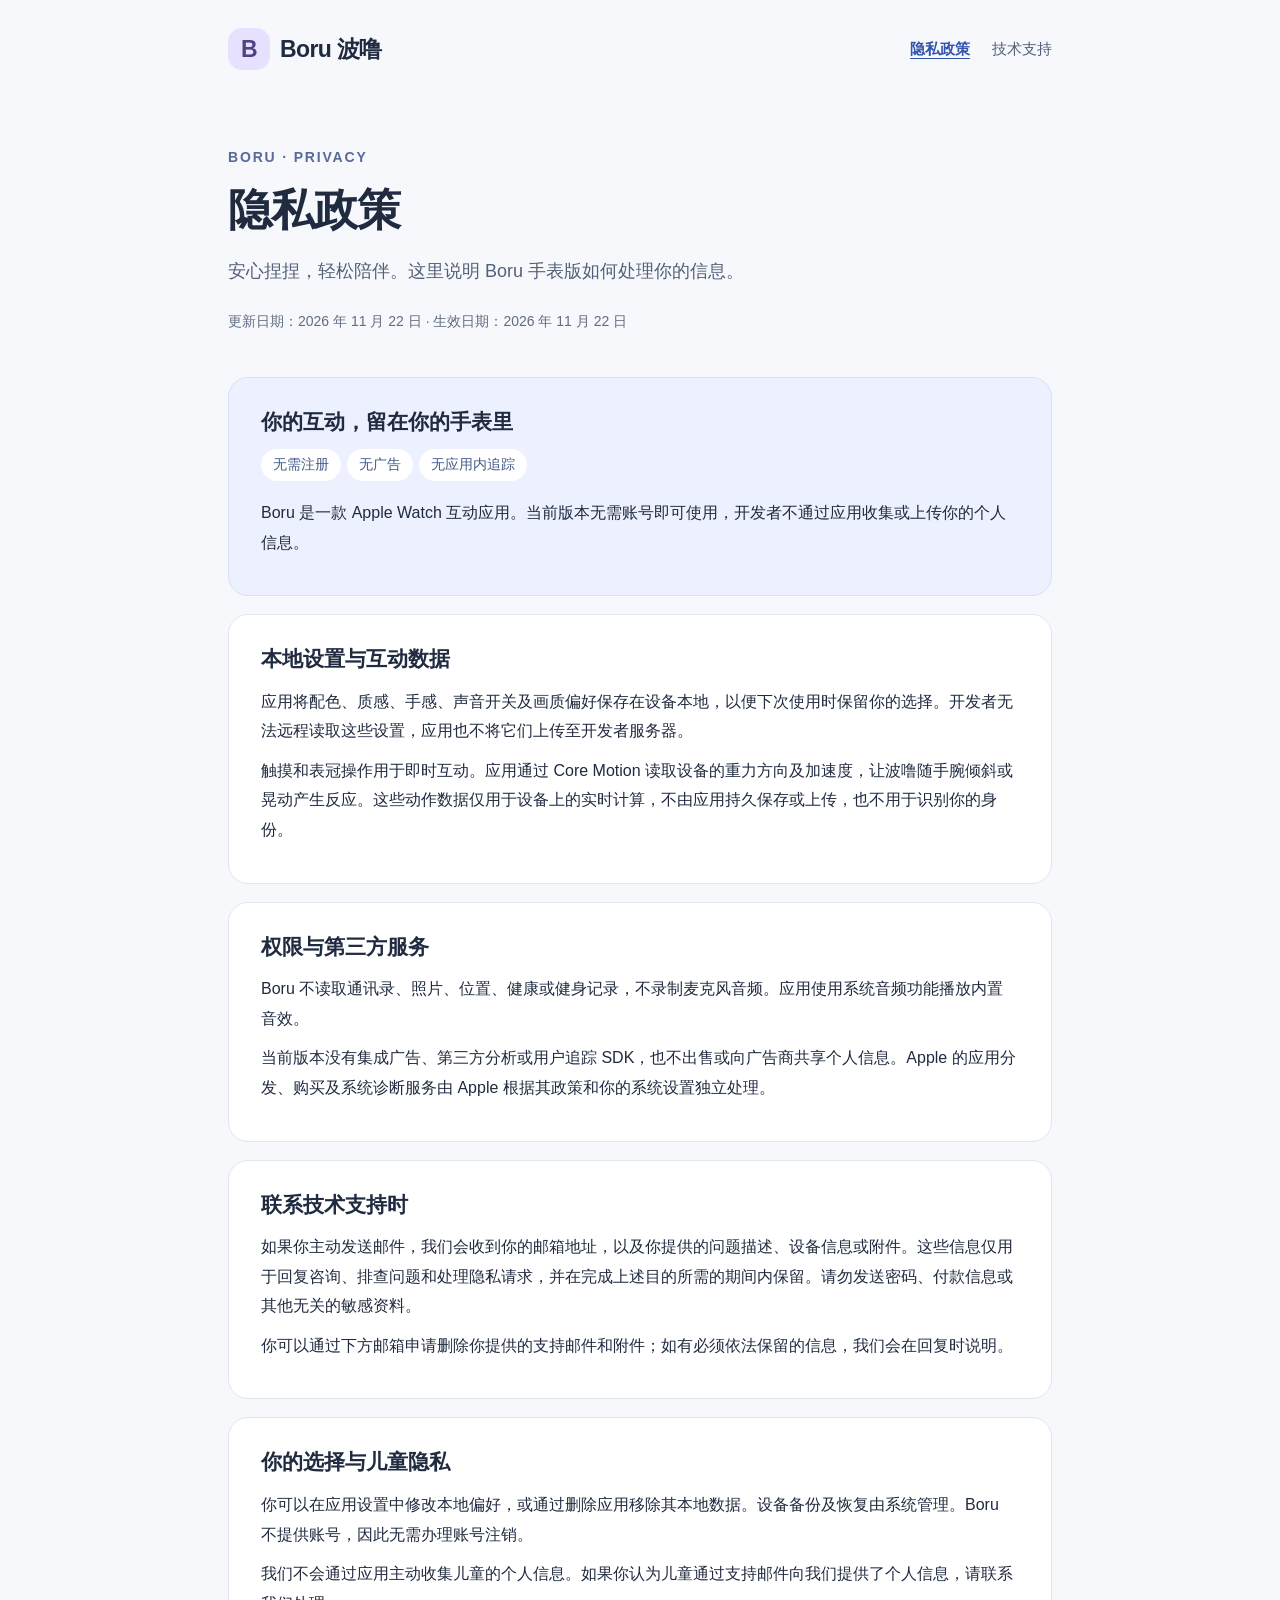
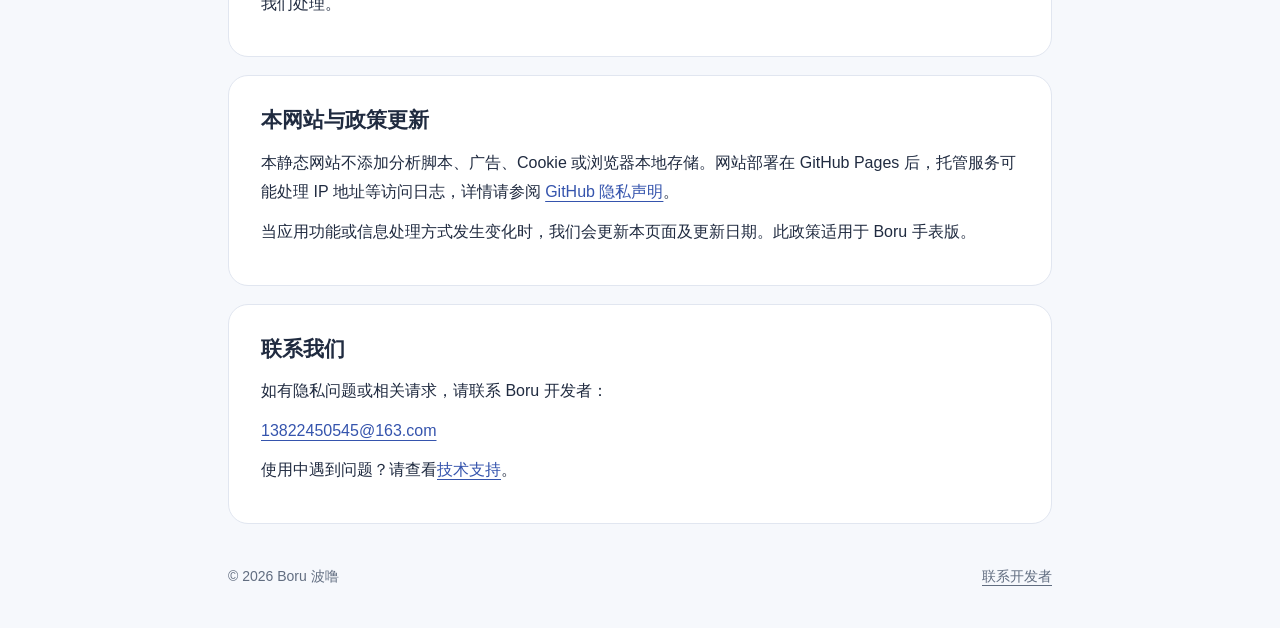
==== privacy.html @ d184c3e7 "init" ====
<!doctype html>
<html lang="zh-CN">
<head>
<meta charset="utf-8">
<meta name="viewport" content="width=device-width, initial-scale=1">
<meta name="description" content="了解 Boru 波噜 Apple Watch 应用如何处理本地设置、动作数据与支持信息。">
<meta name="theme-color" content="#f6f8fc">
<title>隐私政策 · Boru 波噜</title>
<link rel="stylesheet" href="styles.css">
</head>
<body>
<header><a class="brand" href="support.html"><span aria-hidden="true">B</span>Boru 波噜</a><nav aria-label="主要导航"><a href="privacy.html" aria-current="page">隐私政策</a><a href="support.html">技术支持</a></nav></header>
<main id="main">
<div class="hero"><div class="eyebrow">BORU · PRIVACY</div><h1>隐私政策</h1><p class="intro">安心捏捏，轻松陪伴。这里说明 Boru 手表版如何处理你的信息。</p><p class="meta">更新日期：2026 年 11 月 22 日 · 生效日期：2026 年 11 月 22 日</p></div>
<section class="card highlight" aria-labelledby="summary"><h2 id="summary">你的互动，留在你的手表里</h2><span class="tag">无需注册</span><span class="tag">无广告</span><span class="tag">无应用内追踪</span><p>Boru 是一款 Apple Watch 互动应用。当前版本无需账号即可使用，开发者不通过应用收集或上传你的个人信息。</p></section>
<section class="card"><h2>本地设置与互动数据</h2><p>应用将配色、质感、手感、声音开关及画质偏好保存在设备本地，以便下次使用时保留你的选择。开发者无法远程读取这些设置，应用也不将它们上传至开发者服务器。</p><p>触摸和表冠操作用于即时互动。应用通过 Core Motion 读取设备的重力方向及加速度，让波噜随手腕倾斜或晃动产生反应。这些动作数据仅用于设备上的实时计算，不由应用持久保存或上传，也不用于识别你的身份。</p></section>
<section class="card"><h2>权限与第三方服务</h2><p>Boru 不读取通讯录、照片、位置、健康或健身记录，不录制麦克风音频。应用使用系统音频功能播放内置音效。</p><p>当前版本没有集成广告、第三方分析或用户追踪 SDK，也不出售或向广告商共享个人信息。Apple 的应用分发、购买及系统诊断服务由 Apple 根据其政策和你的系统设置独立处理。</p></section>
<section class="card"><h2>联系技术支持时</h2><p>如果你主动发送邮件，我们会收到你的邮箱地址，以及你提供的问题描述、设备信息或附件。这些信息仅用于回复咨询、排查问题和处理隐私请求，并在完成上述目的所需的期间内保留。请勿发送密码、付款信息或其他无关的敏感资料。</p><p>你可以通过下方邮箱申请删除你提供的支持邮件和附件；如有必须依法保留的信息，我们会在回复时说明。</p></section>
<section class="card"><h2>你的选择与儿童隐私</h2><p>你可以在应用设置中修改本地偏好，或通过删除应用移除其本地数据。设备备份及恢复由系统管理。Boru 不提供账号，因此无需办理账号注销。</p><p>我们不会通过应用主动收集儿童的个人信息。如果你认为儿童通过支持邮件向我们提供了个人信息，请联系我们处理。</p></section>
<section class="card"><h2>本网站与政策更新</h2><p>本静态网站不添加分析脚本、广告、Cookie 或浏览器本地存储。网站部署在 GitHub Pages 后，托管服务可能处理 IP 地址等访问日志，详情请参阅 <a href="https://docs.github.com/en/site-policy/privacy-policies/github-general-privacy-statement">GitHub 隐私声明</a>。</p><p>当应用功能或信息处理方式发生变化时，我们会更新本页面及更新日期。此政策适用于 Boru 手表版。</p></section>
<section class="card"><h2>联系我们</h2><p>如有隐私问题或相关请求，请联系 Boru 开发者：</p><p class="email"><a href="mailto:13822450545@163.com">13822450545@163.com</a></p><p>使用中遇到问题？请查看<a href="support.html">技术支持</a>。</p></section></main>
<footer><span>© 2026 Boru 波噜</span><a href="mailto:13822450545@163.com">联系开发者</a></footer>
</body>
</html>
---- styles.css ----
*{box-sizing:border-box}html{color-scheme:light;scroll-behavior:smooth}body{margin:0;background:#f6f8fc;color:#202b40;font:16px/1.85 -apple-system,BlinkMacSystemFont,"Segoe UI","PingFang SC","Microsoft YaHei",sans-serif}a{color:#3554ad;text-underline-offset:4px}a:hover{color:#193575}a:focus-visible,summary:focus-visible{outline:3px solid #3554ad;outline-offset:5px}header,main,footer{max-width:880px;margin:auto;padding:0 28px}header{display:flex;align-items:center;justify-content:space-between;gap:20px;padding-top:28px;padding-bottom:28px}.brand{text-decoration:none;color:#202b40;font-size:23px;font-weight:800;letter-spacing:-.6px}.brand span{display:inline-grid;place-items:center;background:#e6e1ff;border-radius:14px;width:42px;height:42px;margin-right:10px;color:#524285}nav{display:flex;gap:22px;font-size:15px}nav a{color:#536078;text-decoration:none}nav a[aria-current=page]{color:#3554ad;text-decoration:underline;font-weight:600}.hero{padding:46px 0 32px}.eyebrow{font-size:14px;font-weight:650;letter-spacing:.13em;color:#58699a}h1{font-size:clamp(32px,6vw,44px);line-height:1.25;letter-spacing:-1px;margin:12px 0 18px}h2{font-size:21px;line-height:1.5;margin:0 0 12px}p{margin:10px 0}.intro{color:#536078;max-width:640px;font-size:18px}.meta{font-size:14px;color:#616d80;margin-top:20px}.card{background:#fff;border:1px solid #e1e6f0;border-radius:20px;padding:28px 32px;margin:0 0 18px}.highlight{background:#edf0ff;border-color:#d9dff7}.tag{display:inline-block;font-size:14px;padding:3px 12px;border-radius:30px;background:#fff;color:#435b89;margin:0 6px 7px 0}ul,ol{padding-left:24px;margin:10px 0}li{padding:3px 0}.button{display:inline-block;background:#354fa2;color:#fff;border-radius:12px;padding:11px 20px;margin:12px 0;text-decoration:none;font-weight:600}.button:hover{background:#253d88;color:#fff}.email{overflow-wrap:anywhere}details{border-top:1px solid #e6eaf1;padding:17px 0}details:last-child{padding-bottom:0}summary{cursor:pointer;font-weight:600}details p{color:#536078;margin:12px 0 0}footer{padding-top:22px;padding-bottom:38px;font-size:14px;color:#616d80;display:flex;justify-content:space-between;gap:16px}footer a{color:inherit}@media(max-width:540px){header,main,footer{padding-left:20px;padding-right:20px}header{align-items:flex-start;gap:14px;flex-direction:column}nav{gap:24px}.hero{padding-top:24px}.card{padding:23px 22px;border-radius:16px}footer{flex-direction:column;gap:4px}}@media(prefers-reduced-motion:reduce){html{scroll-behavior:auto}}
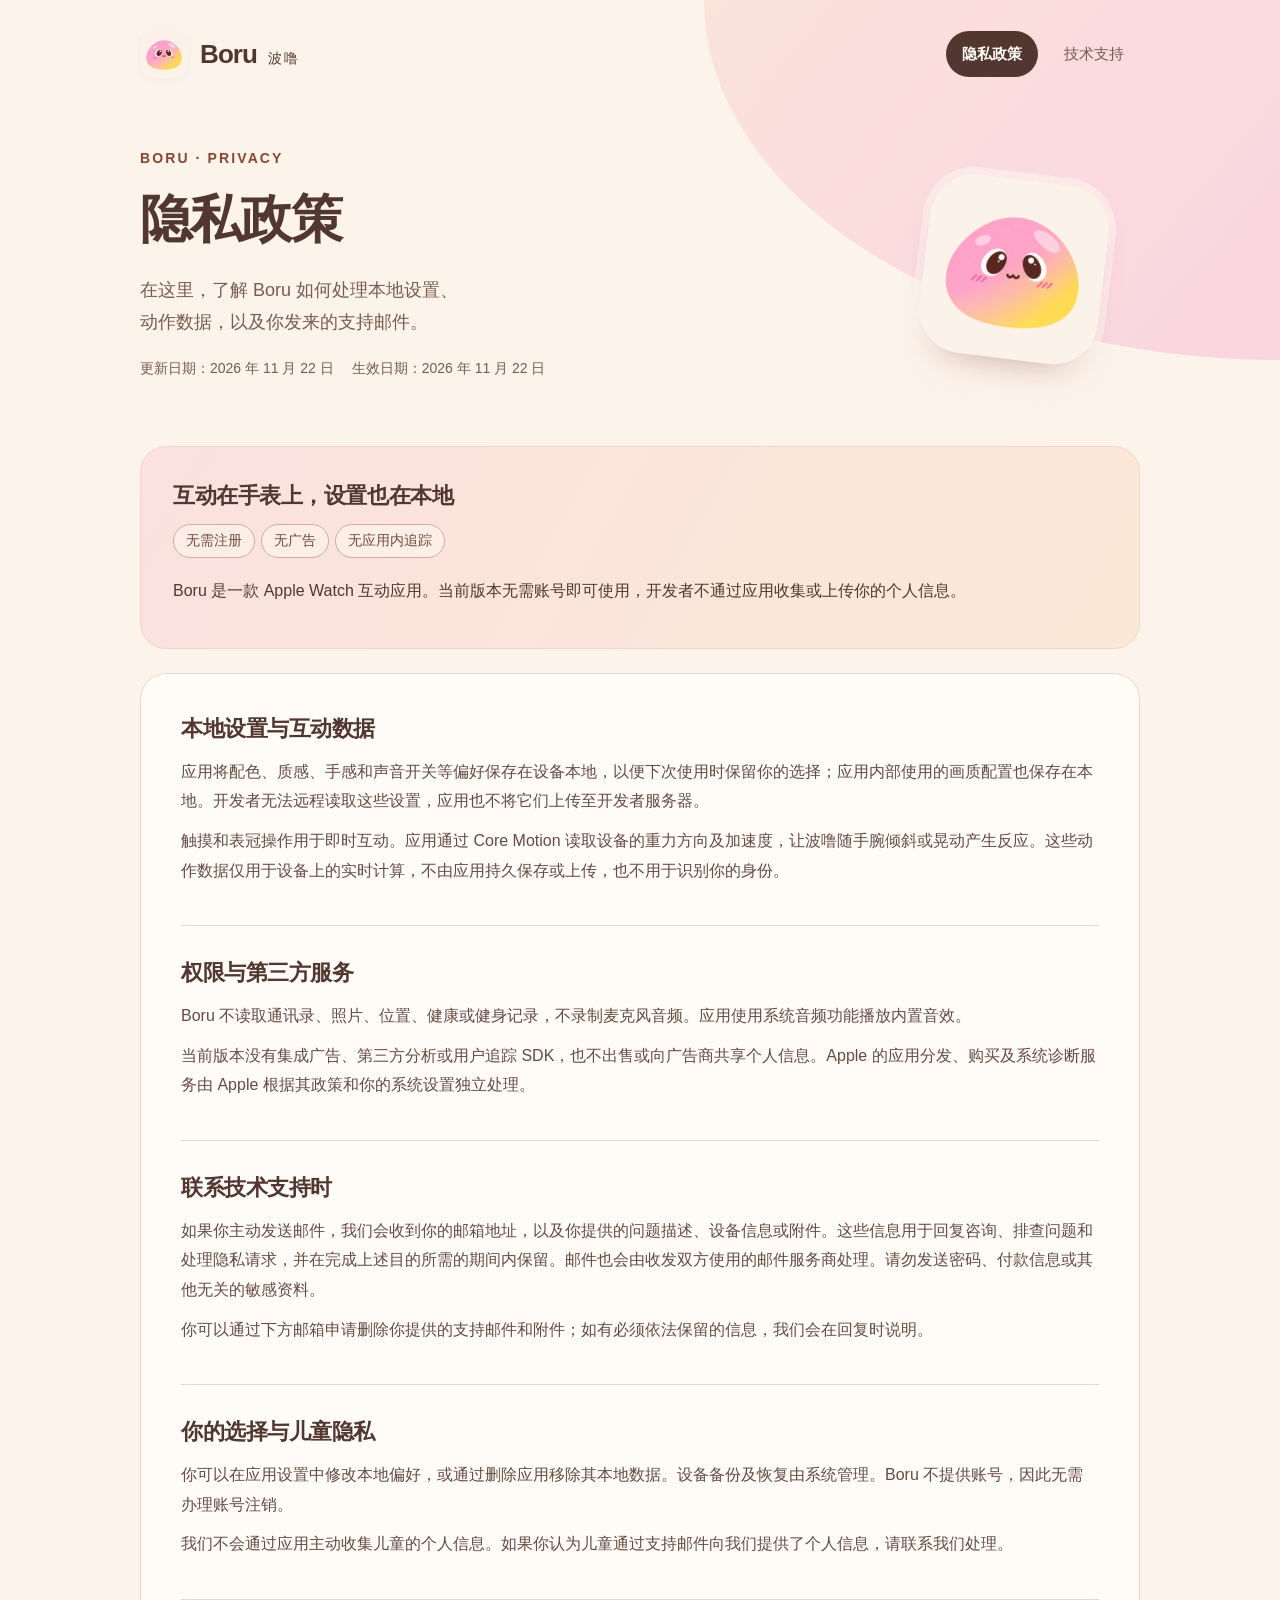
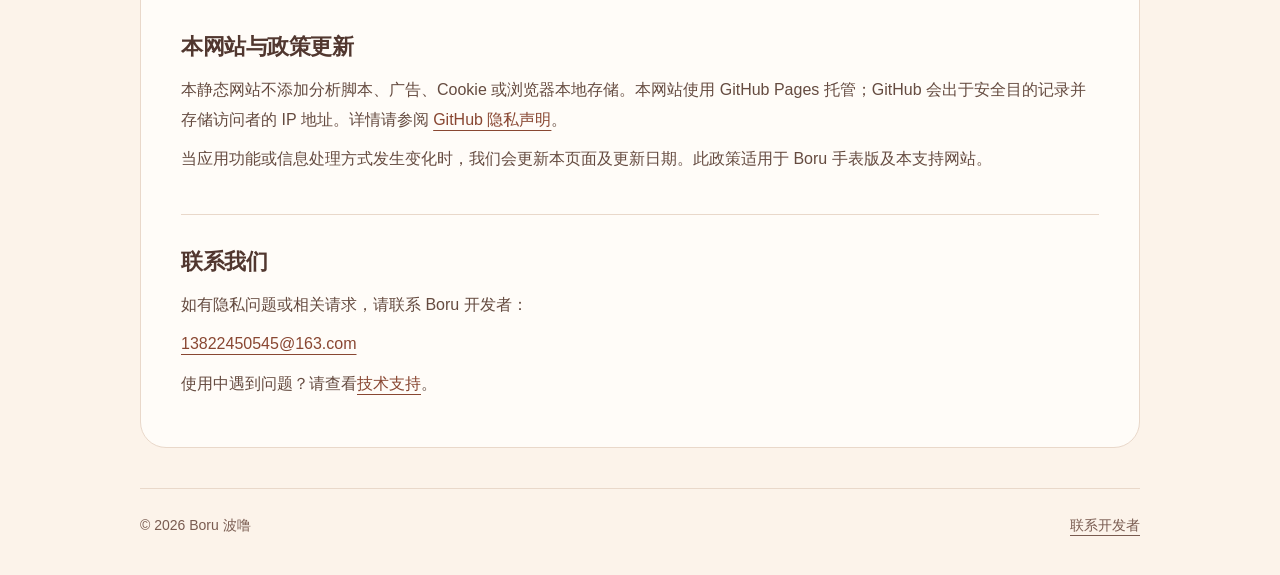
==== commit acc4d647: "feat: 优化样式" ====
--- a/privacy.html
+++ b/privacy.html
@@ -4,21 +4,34 @@
 <meta charset="utf-8">
 <meta name="viewport" content="width=device-width, initial-scale=1">
 <meta name="description" content="了解 Boru 波噜 Apple Watch 应用如何处理本地设置、动作数据与支持信息。">
-<meta name="theme-color" content="#f6f8fc">
+<meta name="theme-color" content="#fcf3ea">
 <title>隐私政策 · Boru 波噜</title>
+<link rel="icon" type="image/png" sizes="32x32" href="assets/favicon.png">
+<link rel="apple-touch-icon" sizes="180x180" href="assets/apple-touch-icon.png">
 <link rel="stylesheet" href="styles.css">
 </head>
-<body>
-<header><a class="brand" href="support.html"><span aria-hidden="true">B</span>Boru 波噜</a><nav aria-label="主要导航"><a href="privacy.html" aria-current="page">隐私政策</a><a href="support.html">技术支持</a></nav></header>
+<body class="privacy-page">
+<a class="skip-link" href="#main">跳到正文</a>
+<header><a class="brand" href="support.html"><img src="assets/boru-icon.png" width="48" height="48" alt=""><span class="brand-name">Boru <span class="brand-cn">波噜</span></span></a><nav aria-label="主要导航"><a href="privacy.html" aria-current="page">隐私政策</a><a href="support.html">技术支持</a></nav></header>
 <main id="main">
-<div class="hero"><div class="eyebrow">BORU · PRIVACY</div><h1>隐私政策</h1><p class="intro">安心捏捏，轻松陪伴。这里说明 Boru 手表版如何处理你的信息。</p><p class="meta">更新日期：2026 年 11 月 22 日 · 生效日期：2026 年 11 月 22 日</p></div>
-<section class="card highlight" aria-labelledby="summary"><h2 id="summary">你的互动，留在你的手表里</h2><span class="tag">无需注册</span><span class="tag">无广告</span><span class="tag">无应用内追踪</span><p>Boru 是一款 Apple Watch 互动应用。当前版本无需账号即可使用，开发者不通过应用收集或上传你的个人信息。</p></section>
-<section class="card"><h2>本地设置与互动数据</h2><p>应用将配色、质感、手感、声音开关及画质偏好保存在设备本地，以便下次使用时保留你的选择。开发者无法远程读取这些设置，应用也不将它们上传至开发者服务器。</p><p>触摸和表冠操作用于即时互动。应用通过 Core Motion 读取设备的重力方向及加速度，让波噜随手腕倾斜或晃动产生反应。这些动作数据仅用于设备上的实时计算，不由应用持久保存或上传，也不用于识别你的身份。</p></section>
-<section class="card"><h2>权限与第三方服务</h2><p>Boru 不读取通讯录、照片、位置、健康或健身记录，不录制麦克风音频。应用使用系统音频功能播放内置音效。</p><p>当前版本没有集成广告、第三方分析或用户追踪 SDK，也不出售或向广告商共享个人信息。Apple 的应用分发、购买及系统诊断服务由 Apple 根据其政策和你的系统设置独立处理。</p></section>
-<section class="card"><h2>联系技术支持时</h2><p>如果你主动发送邮件，我们会收到你的邮箱地址，以及你提供的问题描述、设备信息或附件。这些信息仅用于回复咨询、排查问题和处理隐私请求，并在完成上述目的所需的期间内保留。请勿发送密码、付款信息或其他无关的敏感资料。</p><p>你可以通过下方邮箱申请删除你提供的支持邮件和附件；如有必须依法保留的信息，我们会在回复时说明。</p></section>
-<section class="card"><h2>你的选择与儿童隐私</h2><p>你可以在应用设置中修改本地偏好，或通过删除应用移除其本地数据。设备备份及恢复由系统管理。Boru 不提供账号，因此无需办理账号注销。</p><p>我们不会通过应用主动收集儿童的个人信息。如果你认为儿童通过支持邮件向我们提供了个人信息，请联系我们处理。</p></section>
-<section class="card"><h2>本网站与政策更新</h2><p>本静态网站不添加分析脚本、广告、Cookie 或浏览器本地存储。网站部署在 GitHub Pages 后，托管服务可能处理 IP 地址等访问日志，详情请参阅 <a href="https://docs.github.com/en/site-policy/privacy-policies/github-general-privacy-statement">GitHub 隐私声明</a>。</p><p>当应用功能或信息处理方式发生变化时，我们会更新本页面及更新日期。此政策适用于 Boru 手表版。</p></section>
-<section class="card"><h2>联系我们</h2><p>如有隐私问题或相关请求，请联系 Boru 开发者：</p><p class="email"><a href="mailto:13822450545@163.com">13822450545@163.com</a></p><p>使用中遇到问题？请查看<a href="support.html">技术支持</a>。</p></section></main>
+<div class="hero"><div class="hero-copy"><div class="eyebrow">BORU · PRIVACY</div><h1>隐私政策</h1><p class="intro">在这里，了解 Boru 如何处理本地设置、<br class="desktop-break">动作数据，以及你发来的支持邮件。</p>
+<p class="meta policy-dates"><span>更新日期：<time datetime="2026-11-22">2026 年 11 月 22 日</time></span><span>生效日期：<time datetime="2026-11-22">2026 年 11 月 22 日</time></span></p></div><img class="hero-icon" src="assets/boru-icon.png" width="384" height="384" alt="Boru 波噜：粉桃色的软糯小团子"></div>
+<section class="card highlight" aria-labelledby="summary"><h2 id="summary">互动在手表上，设置也在本地</h2><span class="tag">无需注册</span><span class="tag">无广告</span><span class="tag">无应用内追踪</span><p>Boru 是一款 Apple Watch 互动应用。当前版本无需账号即可使用，开发者不通过应用收集或上传你的个人信息。</p></section>
+<article class="policy-content" aria-label="隐私政策正文">
+<section class="card"><h2>本地设置与互动数据</h2><p>应用将配色、质感、手感和声音开关等偏好保存在设备本地，以便下次使用时保留你的选择；应用内部使用的画质配置也保存在本地。开发者无法远程读取这些设置，应用也不将它们上传至开发者服务器。</p>
+<p>触摸和表冠操作用于即时互动。应用通过 Core Motion 读取设备的重力方向及加速度，让波噜随手腕倾斜或晃动产生反应。这些动作数据仅用于设备上的实时计算，不由应用持久保存或上传，也不用于识别你的身份。</p></section>
+<section class="card"><h2>权限与第三方服务</h2><p>Boru 不读取通讯录、照片、位置、健康或健身记录，不录制麦克风音频。应用使用系统音频功能播放内置音效。</p>
+<p>当前版本没有集成广告、第三方分析或用户追踪 SDK，也不出售或向广告商共享个人信息。Apple 的应用分发、购买及系统诊断服务由 Apple 根据其政策和你的系统设置独立处理。</p></section>
+<section class="card"><h2>联系技术支持时</h2><p>如果你主动发送邮件，我们会收到你的邮箱地址，以及你提供的问题描述、设备信息或附件。这些信息用于回复咨询、排查问题和处理隐私请求，并在完成上述目的所需的期间内保留。邮件也会由收发双方使用的邮件服务商处理。请勿发送密码、付款信息或其他无关的敏感资料。</p>
+<p>你可以通过下方邮箱申请删除你提供的支持邮件和附件；如有必须依法保留的信息，我们会在回复时说明。</p></section>
+<section class="card"><h2>你的选择与儿童隐私</h2><p>你可以在应用设置中修改本地偏好，或通过删除应用移除其本地数据。设备备份及恢复由系统管理。Boru 不提供账号，因此无需办理账号注销。</p>
+<p>我们不会通过应用主动收集儿童的个人信息。如果你认为儿童通过支持邮件向我们提供了个人信息，请联系我们处理。</p></section>
+<section class="card"><h2>本网站与政策更新</h2><p>本静态网站不添加分析脚本、广告、Cookie 或浏览器本地存储。本网站使用 GitHub Pages 托管；GitHub 会出于安全目的记录并存储访问者的 IP 地址。详情请参阅 <a href="https://docs.github.com/en/site-policy/privacy-policies/github-general-privacy-statement">GitHub 隐私声明</a>。</p>
+<p>当应用功能或信息处理方式发生变化时，我们会更新本页面及更新日期。此政策适用于 Boru 手表版及本支持网站。</p></section>
+<section class="card"><h2>联系我们</h2><p>如有隐私问题或相关请求，请联系 Boru 开发者：</p>
+<p class="email"><a href="mailto:13822450545@163.com">13822450545@163.com</a></p>
+<p>使用中遇到问题？请查看<a href="support.html">技术支持</a>。</p></section>
+</article></main>
 <footer><span>© 2026 Boru 波噜</span><a href="mailto:13822450545@163.com">联系开发者</a></footer>
 </body>
 </html>
--- a/styles.css
+++ b/styles.css
@@ -1 +1,128 @@
-*{box-sizing:border-box}html{color-scheme:light;scroll-behavior:smooth}body{margin:0;background:#f6f8fc;color:#202b40;font:16px/1.85 -apple-system,BlinkMacSystemFont,"Segoe UI","PingFang SC","Microsoft YaHei",sans-serif}a{color:#3554ad;text-underline-offset:4px}a:hover{color:#193575}a:focus-visible,summary:focus-visible{outline:3px solid #3554ad;outline-offset:5px}header,main,footer{max-width:880px;margin:auto;padding:0 28px}header{display:flex;align-items:center;justify-content:space-between;gap:20px;padding-top:28px;padding-bottom:28px}.brand{text-decoration:none;color:#202b40;font-size:23px;font-weight:800;letter-spacing:-.6px}.brand span{display:inline-grid;place-items:center;background:#e6e1ff;border-radius:14px;width:42px;height:42px;margin-right:10px;color:#524285}nav{display:flex;gap:22px;font-size:15px}nav a{color:#536078;text-decoration:none}nav a[aria-current=page]{color:#3554ad;text-decoration:underline;font-weight:600}.hero{padding:46px 0 32px}.eyebrow{font-size:14px;font-weight:650;letter-spacing:.13em;color:#58699a}h1{font-size:clamp(32px,6vw,44px);line-height:1.25;letter-spacing:-1px;margin:12px 0 18px}h2{font-size:21px;line-height:1.5;margin:0 0 12px}p{margin:10px 0}.intro{color:#536078;max-width:640px;font-size:18px}.meta{font-size:14px;color:#616d80;margin-top:20px}.card{background:#fff;border:1px solid #e1e6f0;border-radius:20px;padding:28px 32px;margin:0 0 18px}.highlight{background:#edf0ff;border-color:#d9dff7}.tag{display:inline-block;font-size:14px;padding:3px 12px;border-radius:30px;background:#fff;color:#435b89;margin:0 6px 7px 0}ul,ol{padding-left:24px;margin:10px 0}li{padding:3px 0}.button{display:inline-block;background:#354fa2;color:#fff;border-radius:12px;padding:11px 20px;margin:12px 0;text-decoration:none;font-weight:600}.button:hover{background:#253d88;color:#fff}.email{overflow-wrap:anywhere}details{border-top:1px solid #e6eaf1;padding:17px 0}details:last-child{padding-bottom:0}summary{cursor:pointer;font-weight:600}details p{color:#536078;margin:12px 0 0}footer{padding-top:22px;padding-bottom:38px;font-size:14px;color:#616d80;display:flex;justify-content:space-between;gap:16px}footer a{color:inherit}@media(max-width:540px){header,main,footer{padding-left:20px;padding-right:20px}header{align-items:flex-start;gap:14px;flex-direction:column}nav{gap:24px}.hero{padding-top:24px}.card{padding:23px 22px;border-radius:16px}footer{flex-direction:column;gap:4px}}@media(prefers-reduced-motion:reduce){html{scroll-behavior:auto}}
+:root {
+  color-scheme: light;
+  --cream: #fcf3ea;
+  --paper: #fffcf8;
+  --ink: #51372f;
+  --muted: #795b50;
+  --accent: #894732;
+  --line: #e9d8ca;
+  --pink: #f9d7dc;
+}
+* { box-sizing: border-box; }
+html { scroll-behavior: smooth; }
+body {
+  margin: 0;
+  background: var(--cream);
+  color: var(--ink);
+  font: 16px/1.85 -apple-system, BlinkMacSystemFont, "Segoe UI", "PingFang SC", "Microsoft YaHei", sans-serif;
+  -webkit-font-smoothing: antialiased;
+}
+body::before {
+  content: "";
+  position: absolute;
+  z-index: -1;
+  top: 0;
+  right: 0;
+  width: min(45vw, 620px);
+  height: 360px;
+  border-bottom-left-radius: 100%;
+  background: linear-gradient(130deg, #fbe2db, #f9d5e0);
+  pointer-events: none;
+}
+::selection { background: #f5c9cb; color: var(--ink); }
+a { color: var(--accent); text-underline-offset: 5px; text-decoration-thickness: 1px; }
+a:hover { color: #5d3023; }
+a:focus-visible, summary:focus-visible { outline: 3px solid var(--accent); outline-offset: 5px; }
+.skip-link { position: absolute; top: 12px; left: 20px; transform: translateY(-200%); z-index: 10; padding: 8px 16px; border-radius: 12px; background: var(--paper); }
+.skip-link:focus { transform: none; }
+header, main, footer { width: min(100% - 72px, 1000px); margin-inline: auto; }
+header { display: flex; align-items: center; justify-content: space-between; gap: 24px; padding-block: 30px; }
+.brand { display: inline-flex; align-items: center; gap: 12px; color: var(--ink); text-decoration: none; flex-shrink: 0; }
+.brand img { display: block; border-radius: 15px; box-shadow: 0 2px 8px #7047310c; }
+.brand-name { font-size: 26px; font-weight: 850; letter-spacing: -.9px; }
+.brand-cn { font-size: 14px; font-weight: 500; letter-spacing: .08em; margin-left: 5px; }
+nav { display: flex; align-items: center; gap: 10px; font-size: 15px; }
+nav a { padding: 9px 16px; border-radius: 999px; color: var(--muted); text-decoration: none; white-space: nowrap; }
+nav a:hover { background: #fff8f0; }
+nav a[aria-current="page"] { background: var(--ink); color: #fffaf5; font-weight: 600; }
+.hero { display: flex; align-items: center; justify-content: space-between; gap: 32px; padding: 38px 0 54px; }
+.hero-copy { flex: 1; }
+.eyebrow { color: var(--accent); font-size: 14px; letter-spacing: .15em; font-weight: 650; }
+h1 { font-size: clamp(36px, 5vw, 52px); line-height: 1.3; letter-spacing: -.035em; margin: 14px 0 20px; font-weight: 750; }
+h2 { margin: 0 0 12px; font-size: 22px; line-height: 1.5; letter-spacing: -.02em; }
+p { margin: 10px 0; }
+.intro { color: var(--muted); font-size: 18px; line-height: 1.8; margin-bottom: 0; }
+.meta { font-size: 14px; color: var(--muted); margin-top: 18px; }
+.hero-icon { width: 180px; height: auto; border-radius: 25%; transform: rotate(7deg); margin: 12px 36px 12px 0; box-shadow: 0 20px 36px -24px #9c6257aa, 0 0 0 7px #fff9f380; }
+.policy-dates { display: flex; flex-wrap: wrap; gap: 0 18px; }
+.policy-dates span { white-space: nowrap; }
+.card { background: var(--paper); border: 1px solid var(--line); border-radius: 26px; padding: 32px; margin-bottom: 24px; }
+.highlight { background: linear-gradient(120deg, #fbe1df, #fbe9d7); border-color: #efd6c9; }
+.tag { display: inline-block; font-size: 14px; padding: 3px 12px; border: 1px solid #cfaea0; border-radius: 999px; margin: 0 6px 8px 0; color: #704c3e; background: #fff8f078; }
+.support-grid { display: grid; grid-template-columns: 1.05fr 1fr; gap: 24px; }
+.support-grid .card { margin-bottom: 0; }
+ul { padding-left: 22px; margin: 10px 0; }
+li { padding: 4px 0; }
+.button { display: inline-flex; align-items: center; gap: 14px; background: var(--ink); color: #fffaf5; border-radius: 14px; padding: 12px 22px; margin: 12px 0 6px; text-decoration: none; font-weight: 600; }
+.button::after { content: "↗"; font-size: 20px; }
+.button:hover { background: #704637; color: #fffaf5; }
+.email { overflow-wrap: anywhere; }
+.faq { margin-top: 32px; padding: 36px 40px; }
+.section-heading { margin-bottom: 26px; }
+.section-heading h2 { margin: 5px 0; font-size: 30px; }
+.section-heading p { color: var(--muted); margin: 0; }
+details { border-top: 1px solid var(--line); padding: 0; }
+summary { cursor: pointer; font-weight: 600; padding: 20px 34px 20px 0; list-style: none; position: relative; line-height: 1.65; }
+summary::-webkit-details-marker { display: none; }
+summary::after { content: "+"; position: absolute; right: 2px; top: 17px; font-size: 24px; font-weight: 400; color: var(--accent); }
+details[open] > summary::after { content: "−"; }
+details p { color: var(--muted); margin: -4px 28px 22px 0; }
+.privacy-note { display: flex; align-items: center; justify-content: space-between; gap: 24px; padding: 24px 8px 34px; }
+.privacy-note h2 { font-size: 20px; margin-bottom: 4px; }
+.privacy-note p { margin: 0; color: var(--muted); }
+.privacy-note > a { flex-shrink: 0; }
+.policy-page main { max-width: 900px; }
+.policy-page .hero-icon { width: 154px; margin-right: 14px; }
+.policy-page .hero { padding-bottom: 38px; }
+.policy-page .highlight { padding: 30px 36px; }
+.policy-content { background: var(--paper); border: 1px solid var(--line); border-radius: 26px; padding: 8px 40px; }
+.policy-content .card { background: none; border: 0; border-bottom: 1px solid var(--line); border-radius: 0; padding: 30px 0; margin: 0; }
+.policy-content .card:last-child { border-bottom: 0; }
+.policy-content p { color: #654b40; }
+footer { display: flex; justify-content: space-between; gap: 16px; border-top: 1px solid var(--line); margin-top: 40px; padding: 24px 0 36px; font-size: 14px; color: var(--muted); }
+footer a { color: inherit; }
+@media (max-width: 700px) {
+  header, main, footer { width: calc(100% - 40px); }
+  header { padding-block: 22px; gap: 10px; }
+  .brand { gap: 8px; }
+  .brand img { width: 40px; height: 40px; border-radius: 12px; }
+  .brand-name { font-size: 23px; }
+  .brand-cn { display: none; }
+  nav { gap: 4px; font-size: 14px; }
+  nav a { padding: 8px 11px; }
+  body::before { height: 280px; width: 52vw; }
+  .hero { gap: 18px; padding: 28px 0 36px; align-items: flex-start; position: relative; }
+  .hero-copy { min-width: 0; }
+  .hero-icon, .policy-page .hero-icon { position: absolute; width: 80px; right: 6px; top: 22px; margin: 0; box-shadow: 0 12px 22px -18px #9c6257aa, 0 0 0 4px #fff9f380; }
+  .hero h1 { margin: 18px 0 30px; padding-right: 78px; font-size: 36px; }
+  .hero .eyebrow { font-size: 14px; padding-right: 84px; letter-spacing: .12em; }
+  .intro { font-size: 17px; }
+  .desktop-break { display: none; }
+  .support-grid { grid-template-columns: 1fr; gap: 18px; }
+  .card, .policy-page .highlight { padding: 25px 24px; border-radius: 22px; }
+  .faq { padding: 28px 24px; margin-top: 24px; }
+  .section-heading h2 { font-size: 27px; }
+  .privacy-note { align-items: flex-start; flex-direction: column; gap: 12px; padding: 8px 4px 16px; }
+  .policy-content { padding: 2px 24px; border-radius: 22px; }
+  .policy-content .card { padding: 26px 0; }
+  .meta { line-height: 1.8; }
+  footer { margin-top: 30px; }
+}
+@media (max-width: 360px) {
+  header, main, footer { width: calc(100% - 32px); }
+  nav a { padding-inline: 9px; }
+  .hero h1 { font-size: 32px; }
+  .hero-icon, .policy-page .hero-icon { width: 68px; }
+  .card, .policy-page .highlight, .faq { padding-inline: 20px; }
+}
+@media (prefers-reduced-motion: reduce) { html { scroll-behavior: auto; } }
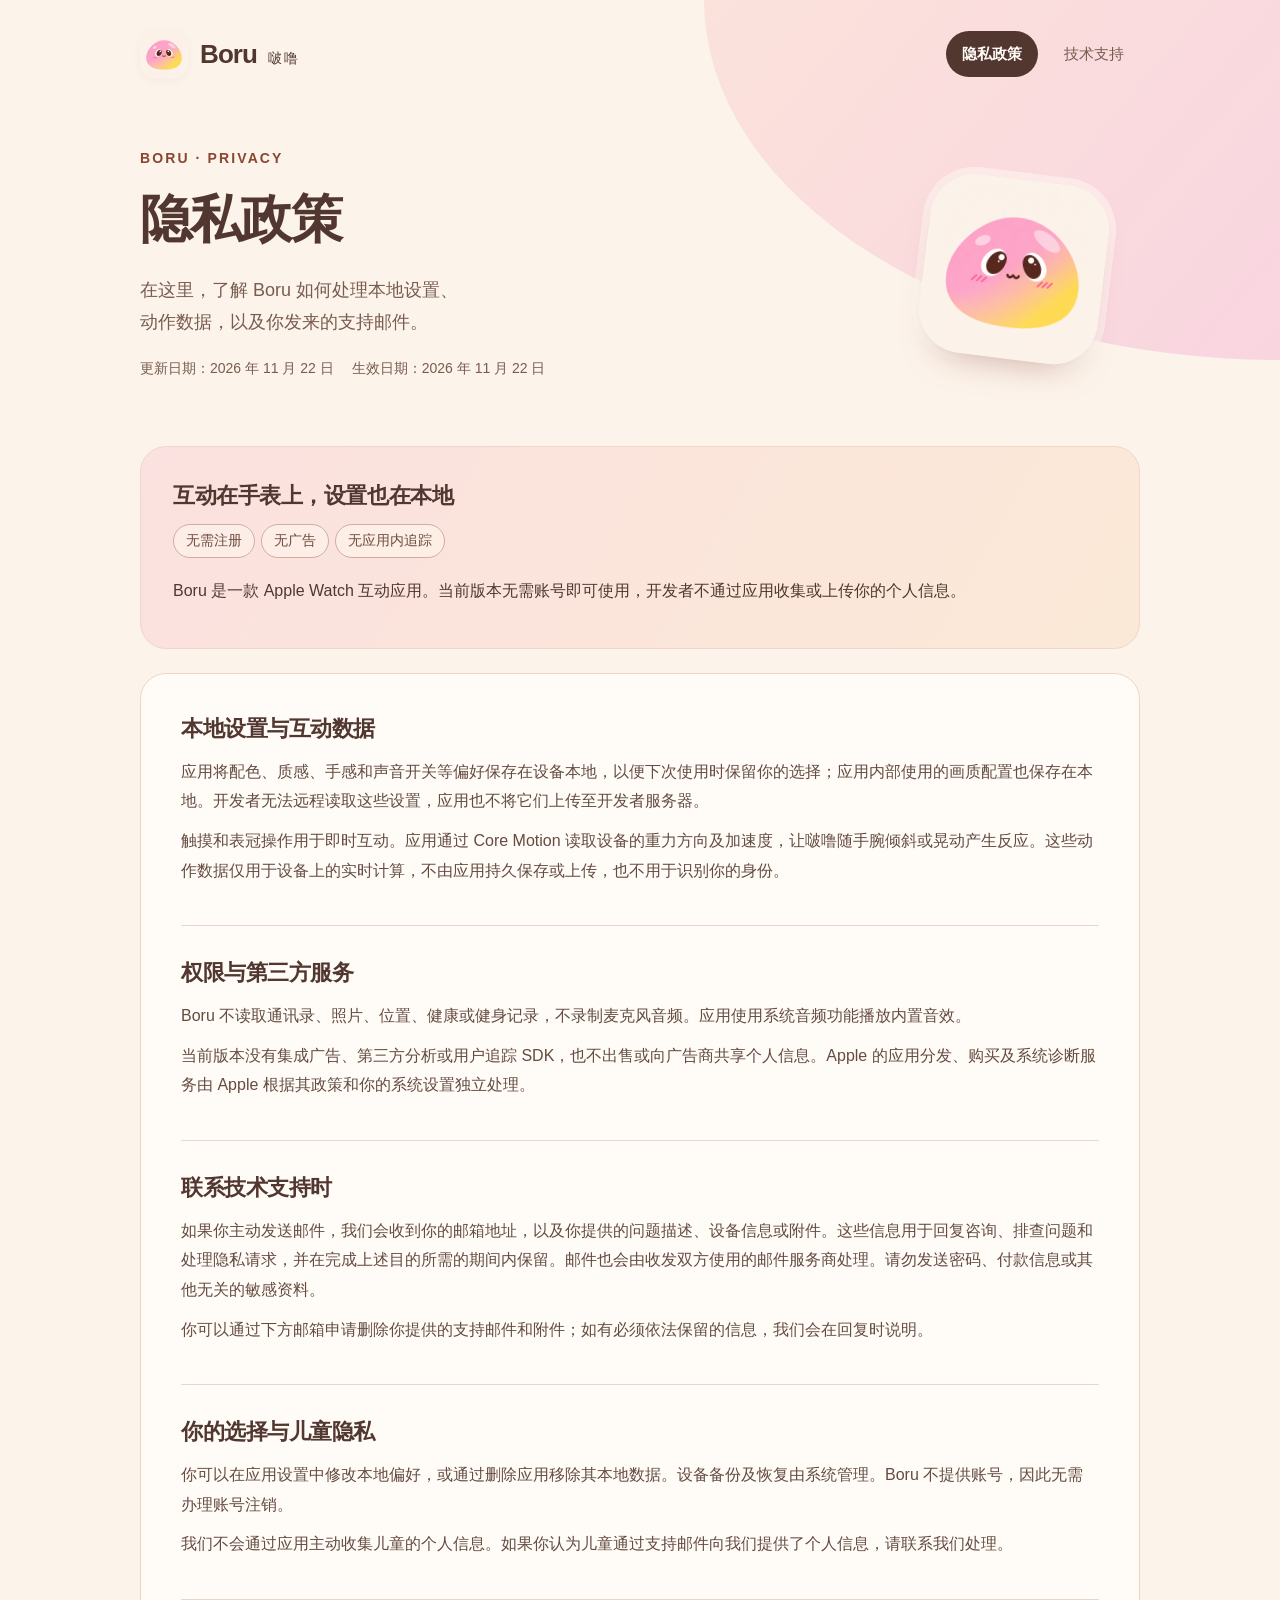
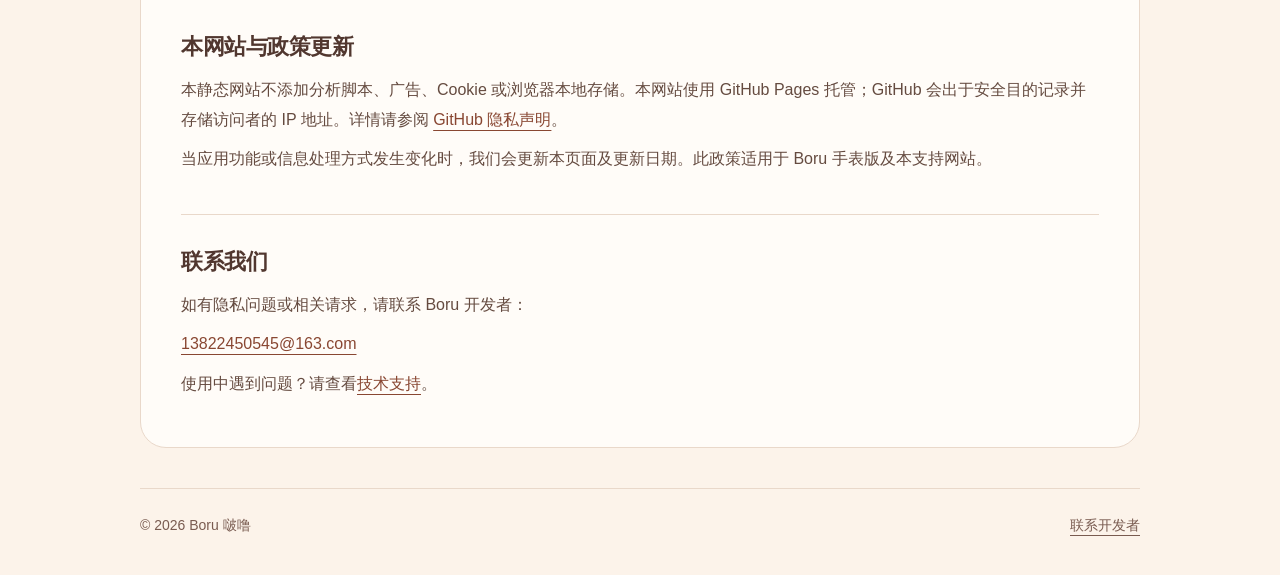
==== commit 99308f10: "fix: 啵噜" ====
--- a/privacy.html
+++ b/privacy.html
@@ -3,23 +3,23 @@
 <head>
 <meta charset="utf-8">
 <meta name="viewport" content="width=device-width, initial-scale=1">
-<meta name="description" content="了解 Boru 波噜 Apple Watch 应用如何处理本地设置、动作数据与支持信息。">
+<meta name="description" content="了解 Boru 啵噜 Apple Watch 应用如何处理本地设置、动作数据与支持信息。">
 <meta name="theme-color" content="#fcf3ea">
-<title>隐私政策 · Boru 波噜</title>
+<title>隐私政策 · Boru 啵噜</title>
 <link rel="icon" type="image/png" sizes="32x32" href="assets/favicon.png">
 <link rel="apple-touch-icon" sizes="180x180" href="assets/apple-touch-icon.png">
 <link rel="stylesheet" href="styles.css">
 </head>
 <body class="privacy-page">
 <a class="skip-link" href="#main">跳到正文</a>
-<header><a class="brand" href="support.html"><img src="assets/boru-icon.png" width="48" height="48" alt=""><span class="brand-name">Boru <span class="brand-cn">波噜</span></span></a><nav aria-label="主要导航"><a href="privacy.html" aria-current="page">隐私政策</a><a href="support.html">技术支持</a></nav></header>
+<header><a class="brand" href="support.html"><img src="assets/boru-icon.png" width="48" height="48" alt=""><span class="brand-name">Boru <span class="brand-cn">啵噜</span></span></a><nav aria-label="主要导航"><a href="privacy.html" aria-current="page">隐私政策</a><a href="support.html">技术支持</a></nav></header>
 <main id="main">
 <div class="hero"><div class="hero-copy"><div class="eyebrow">BORU · PRIVACY</div><h1>隐私政策</h1><p class="intro">在这里，了解 Boru 如何处理本地设置、<br class="desktop-break">动作数据，以及你发来的支持邮件。</p>
-<p class="meta policy-dates"><span>更新日期：<time datetime="2026-11-22">2026 年 11 月 22 日</time></span><span>生效日期：<time datetime="2026-11-22">2026 年 11 月 22 日</time></span></p></div><img class="hero-icon" src="assets/boru-icon.png" width="384" height="384" alt="Boru 波噜：粉桃色的软糯小团子"></div>
+<p class="meta policy-dates"><span>更新日期：<time datetime="2026-11-22">2026 年 11 月 22 日</time></span><span>生效日期：<time datetime="2026-11-22">2026 年 11 月 22 日</time></span></p></div><img class="hero-icon" src="assets/boru-icon.png" width="384" height="384" alt="Boru 啵噜：粉桃色的软糯小团子"></div>
 <section class="card highlight" aria-labelledby="summary"><h2 id="summary">互动在手表上，设置也在本地</h2><span class="tag">无需注册</span><span class="tag">无广告</span><span class="tag">无应用内追踪</span><p>Boru 是一款 Apple Watch 互动应用。当前版本无需账号即可使用，开发者不通过应用收集或上传你的个人信息。</p></section>
 <article class="policy-content" aria-label="隐私政策正文">
 <section class="card"><h2>本地设置与互动数据</h2><p>应用将配色、质感、手感和声音开关等偏好保存在设备本地，以便下次使用时保留你的选择；应用内部使用的画质配置也保存在本地。开发者无法远程读取这些设置，应用也不将它们上传至开发者服务器。</p>
-<p>触摸和表冠操作用于即时互动。应用通过 Core Motion 读取设备的重力方向及加速度，让波噜随手腕倾斜或晃动产生反应。这些动作数据仅用于设备上的实时计算，不由应用持久保存或上传，也不用于识别你的身份。</p></section>
+<p>触摸和表冠操作用于即时互动。应用通过 Core Motion 读取设备的重力方向及加速度，让啵噜随手腕倾斜或晃动产生反应。这些动作数据仅用于设备上的实时计算，不由应用持久保存或上传，也不用于识别你的身份。</p></section>
 <section class="card"><h2>权限与第三方服务</h2><p>Boru 不读取通讯录、照片、位置、健康或健身记录，不录制麦克风音频。应用使用系统音频功能播放内置音效。</p>
 <p>当前版本没有集成广告、第三方分析或用户追踪 SDK，也不出售或向广告商共享个人信息。Apple 的应用分发、购买及系统诊断服务由 Apple 根据其政策和你的系统设置独立处理。</p></section>
 <section class="card"><h2>联系技术支持时</h2><p>如果你主动发送邮件，我们会收到你的邮箱地址，以及你提供的问题描述、设备信息或附件。这些信息用于回复咨询、排查问题和处理隐私请求，并在完成上述目的所需的期间内保留。邮件也会由收发双方使用的邮件服务商处理。请勿发送密码、付款信息或其他无关的敏感资料。</p>
@@ -32,6 +32,6 @@
 <p class="email"><a href="mailto:13822450545@163.com">13822450545@163.com</a></p>
 <p>使用中遇到问题？请查看<a href="support.html">技术支持</a>。</p></section>
 </article></main>
-<footer><span>© 2026 Boru 波噜</span><a href="mailto:13822450545@163.com">联系开发者</a></footer>
+<footer><span>© 2026 Boru 啵噜</span><a href="mailto:13822450545@163.com">联系开发者</a></footer>
 </body>
 </html>
